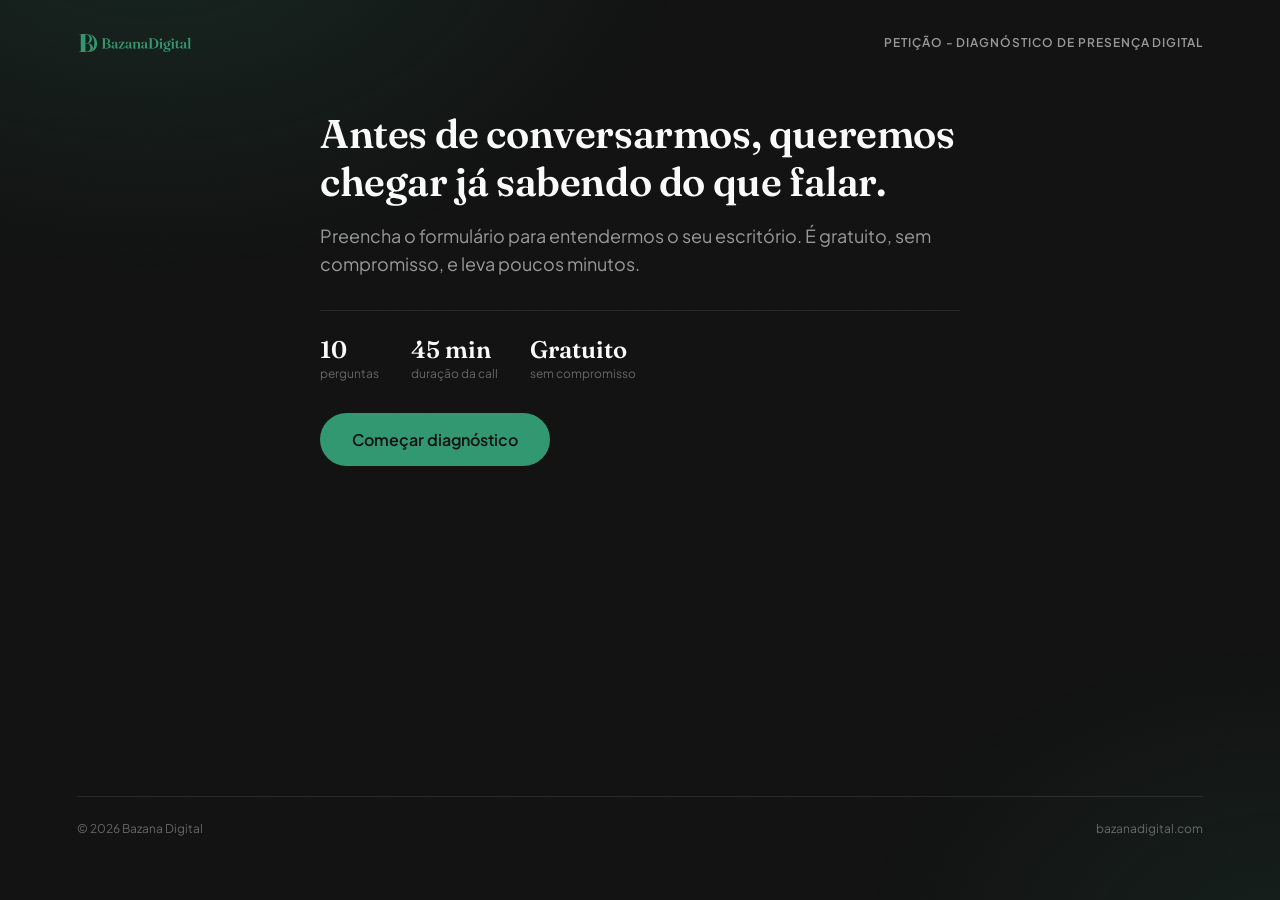
==== diagnostico/index.html @ d96a9ec1 "Reorganiza projeto: diagnóstico em /diagnostico, raiz livre pro site institucional" ====
<!doctype html>
<html lang="pt-BR" data-theme="dark">
<head>
<meta charset="UTF-8" />
<meta name="viewport" content="width=device-width, initial-scale=1.0" />
<title>Diagnóstico — Bazana Digital</title>
<meta name="description" content="Diagnóstico de presença digital para escritórios de advocacia." />
<link rel="preconnect" href="https://fonts.googleapis.com" />
<link rel="preconnect" href="https://fonts.gstatic.com" crossorigin />
<link href="https://fonts.googleapis.com/css2?family=Fraunces:opsz,wght@9..144,400;9..144,500;9..144,600&family=Plus+Jakarta+Sans:wght@400;500;600&display=swap" rel="stylesheet" />
<link rel="stylesheet" href="css/styles.css" />
</head>
<body>

  <div class="bg-atmosphere"></div>
  <div class="bg-grain"></div>

  <div class="page">

    <header class="site-header">
      <img src="assets/logo.svg" alt="Bazana Digital" class="logo" />
      <span class="header-tag">Petição - Diagnóstico de presença digital</span>
    </header>

    <div class="content-col">

    <!-- ===================== INTRO ===================== -->
    <section class="intro" id="intro" data-view>
      <h1>Antes de conversarmos, queremos chegar já sabendo do que falar.</h1>
      <p>Preencha o formulário para entendermos o seu escritório. É gratuito, sem compromisso, e leva poucos minutos.</p>

      <div class="intro-meta">
        <div>
          <strong id="totalStepsLabel">—</strong>
          <span>perguntas</span>
        </div>
        <div>
          <strong>45 min</strong>
          <span>duração da call</span>
        </div>
        <div>
          <strong>Gratuito</strong>
          <span>sem compromisso</span>
        </div>
      </div>

      <button class="btn-primary btn-start" id="startBtn" type="button">Começar diagnóstico</button>
    </section>

    <!-- ===================== FORM ===================== -->
    <form class="form-shell" id="diagForm" data-view novalidate>

      <div class="progress-track">
        <div class="progress-fill" id="progressFill"></div>
      </div>
      <div class="progress-label">
        <span id="progressStepLabel">Pergunta 1 de 10</span>
        <span id="progressPercentLabel">0%</span>
      </div>

      <!-- 1. Nome -->
      <div class="step is-active" data-step="0">
        <p class="step-tag">01 · Você</p>
        <h2 class="step-question">Seu nome</h2>
        <div class="step-body">
          <input class="field-text" type="text" name="nome" placeholder="Nome completo" autocomplete="name" required />
        </div>
        <div class="step-nav">
          <span></span>
          <button class="btn-primary" type="button" data-next>Continuar</button>
        </div>
      </div>

      <!-- 2. Nome do escritório -->
      <div class="step" data-step="1">
        <p class="step-tag">02 · Escritório</p>
        <h2 class="step-question">Nome do escritório</h2>
        <div class="step-body">
          <input class="field-text" type="text" name="nome_escritorio" placeholder="Ex: Silva &amp; Associados" autocomplete="organization" required />
        </div>
        <div class="step-nav">
          <button class="btn-back" type="button" data-back>
            <svg width="16" height="16" viewBox="0 0 24 24" fill="none" stroke="currentColor" stroke-width="2"><path d="M15 18l-6-6 6-6"/></svg>
            Voltar
          </button>
          <button class="btn-primary" type="button" data-next>Continuar</button>
        </div>
      </div>

      <!-- 3. Porte -->
      <div class="step" data-step="2">
        <p class="step-tag">03 · Porte</p>
        <h2 class="step-question">Quantos advogados atuam hoje no escritório?</h2>
        <div class="step-body">
          <div class="option-list" data-field="porte">
            <div class="option-card">
              <input type="radio" name="porte" id="porte_a" value="individual" />
              <label for="porte_a"><span>Sou advogado(a) individual / autônomo(a)</span><span class="option-check"></span></label>
            </div>
            <div class="option-card">
              <input type="radio" name="porte" id="porte_b" value="2-5" />
              <label for="porte_b"><span>2 a 5</span><span class="option-check"></span></label>
            </div>
            <div class="option-card">
              <input type="radio" name="porte" id="porte_c" value="6-15" />
              <label for="porte_c"><span>6 a 15</span><span class="option-check"></span></label>
            </div>
            <div class="option-card">
              <input type="radio" name="porte" id="porte_d" value="15+" />
              <label for="porte_d"><span>Mais de 15</span><span class="option-check"></span></label>
            </div>
          </div>
        </div>
        <div class="step-nav">
          <button class="btn-back" type="button" data-back>
            <svg width="16" height="16" viewBox="0 0 24 24" fill="none" stroke="currentColor" stroke-width="2"><path d="M15 18l-6-6 6-6"/></svg>
            Voltar
          </button>
          <button class="btn-primary" type="button" data-next>Continuar</button>
        </div>
      </div>

      <!-- 4. Área de atuação -->
      <div class="step" data-step="3">
        <p class="step-tag">04 · Especialidade</p>
        <h2 class="step-question">Qual a principal área de atuação?</h2>
        <div class="step-body">
          <div class="option-list" data-field="area_atuacao">
            <div class="option-card">
              <input type="radio" name="area_atuacao" id="area_a" value="empresarial_societario" />
              <label for="area_a"><span>Empresarial / Societário</span><span class="option-check"></span></label>
            </div>
            <div class="option-card">
              <input type="radio" name="area_atuacao" id="area_b" value="tributario" />
              <label for="area_b"><span>Tributário</span><span class="option-check"></span></label>
            </div>
            <div class="option-card">
              <input type="radio" name="area_atuacao" id="area_c" value="trabalhista" />
              <label for="area_c"><span>Trabalhista</span><span class="option-check"></span></label>
            </div>
            <div class="option-card">
              <input type="radio" name="area_atuacao" id="area_d" value="civel_contratos" />
              <label for="area_d"><span>Cível / Contratos</span><span class="option-check"></span></label>
            </div>
            <div class="option-card">
              <input type="radio" name="area_atuacao" id="area_e" value="familia_sucessoes" />
              <label for="area_e"><span>Família e Sucessões</span><span class="option-check"></span></label>
            </div>
            <div class="option-card">
              <input type="radio" name="area_atuacao" id="area_f" value="penal" />
              <label for="area_f"><span>Penal</span><span class="option-check"></span></label>
            </div>
            <div class="option-card">
              <input type="radio" name="area_atuacao" id="area_o" value="outra" />
              <label for="area_o"><span>Outra</span><span class="option-check"></span></label>
            </div>
          </div>
          <div class="conditional-field" data-conditional-group="area_atuacao" data-conditional-value="outra" hidden>
            <input class="field-text" type="text" name="area_atuacao_outra" placeholder="Qual área?" autocomplete="off" />
          </div>
        </div>
        <div class="step-nav">
          <button class="btn-back" type="button" data-back>
            <svg width="16" height="16" viewBox="0 0 24 24" fill="none" stroke="currentColor" stroke-width="2"><path d="M15 18l-6-6 6-6"/></svg>
            Voltar
          </button>
          <button class="btn-primary" type="button" data-next>Continuar</button>
        </div>
      </div>

      <!-- 5. Incômodo -->
      <div class="step" data-step="4">
        <p class="step-tag">05 · Contexto</p>
        <h2 class="step-question">Qual frase mais se aproxima do seu incômodo hoje?</h2>
        <div class="step-body">
          <div class="option-list" data-field="incomodo">
            <div class="option-card">
              <input type="radio" name="incomodo" id="inc_a" value="bons_mas_online_nao_altura" />
              <label for="inc_a"><span>Somos bons no que fazemos, mas online não aparecemos à altura</span><span class="option-check"></span></label>
            </div>
            <div class="option-card">
              <input type="radio" name="incomodo" id="inc_b" value="sem_presenca_custa_clientes" />
              <label for="inc_b"><span>Não temos presença digital nenhuma e sabemos que isso já custa clientes</span><span class="option-check"></span></label>
            </div>
            <div class="option-card">
              <input type="radio" name="incomodo" id="inc_c" value="site_redes_amadores" />
              <label for="inc_c"><span>Temos site/redes, mas parecem amadores perto do nível do escritório</span><span class="option-check"></span></label>
            </div>
            <div class="option-card">
              <input type="radio" name="incomodo" id="inc_d" value="indicacoes_mas_nao_encontram" />
              <label for="inc_d"><span>Recebo indicações, mas quando pesquisam meu nome, não encontram nada sério</span><span class="option-check"></span></label>
            </div>
            <div class="option-card">
              <input type="radio" name="incomodo" id="inc_e" value="entendendo_se_faz_sentido" />
              <label for="inc_e"><span>Ainda estou só entendendo se isso faz sentido para a advocacia</span><span class="option-check"></span></label>
            </div>
          </div>
        </div>
        <div class="step-nav">
          <button class="btn-back" type="button" data-back>
            <svg width="16" height="16" viewBox="0 0 24 24" fill="none" stroke="currentColor" stroke-width="2"><path d="M15 18l-6-6 6-6"/></svg>
            Voltar
          </button>
          <button class="btn-primary" type="button" data-next>Continuar</button>
        </div>
      </div>

      <!-- 6. Momento -->
      <div class="step" data-step="5">
        <p class="step-tag">06 · Momento</p>
        <h2 class="step-question">E qual o seu momento?</h2>
        <div class="step-body">
          <div class="option-list" data-field="momento">
            <div class="option-card">
              <input type="radio" name="momento" id="mom_a" value="resolver_agora" />
              <label for="mom_a"><span>Quero resolver isso agora, com intenção real de investir nos próximos meses</span><span class="option-check"></span></label>
            </div>
            <div class="option-card">
              <input type="radio" name="momento" id="mom_b" value="avaliando" />
              <label for="mom_b"><span>Estou avaliando, quero entender melhor antes de decidir</span><span class="option-check"></span></label>
            </div>
            <div class="option-card">
              <input type="radio" name="momento" id="mom_c" value="so_pesquisando" />
              <label for="mom_c"><span>Só pesquisando, sem previsão por enquanto</span><span class="option-check"></span></label>
            </div>
          </div>
        </div>
        <div class="step-nav">
          <button class="btn-back" type="button" data-back>
            <svg width="16" height="16" viewBox="0 0 24 24" fill="none" stroke="currentColor" stroke-width="2"><path d="M15 18l-6-6 6-6"/></svg>
            Voltar
          </button>
          <button class="btn-primary" type="button" data-next>Continuar</button>
        </div>
      </div>

      <!-- 7. Possui site -->
      <div class="step" data-step="6">
        <p class="step-tag">07 · Presença atual</p>
        <h2 class="step-question">Possui site?</h2>
        <div class="step-body">
          <div class="option-list" data-field="possui_site">
            <div class="option-card">
              <input type="radio" name="possui_site" id="site_sim" value="sim" />
              <label for="site_sim"><span>Sim</span><span class="option-check"></span></label>
            </div>
            <div class="option-card">
              <input type="radio" name="possui_site" id="site_nao" value="nao" />
              <label for="site_nao"><span>Não</span><span class="option-check"></span></label>
            </div>
          </div>
          <div class="conditional-field" data-conditional-group="possui_site" data-conditional-value="sim" hidden>
            <input class="field-text" type="url" name="site_link" placeholder="https://seusite.com.br" autocomplete="off" />
          </div>
        </div>
        <div class="step-nav">
          <button class="btn-back" type="button" data-back>
            <svg width="16" height="16" viewBox="0 0 24 24" fill="none" stroke="currentColor" stroke-width="2"><path d="M15 18l-6-6 6-6"/></svg>
            Voltar
          </button>
          <button class="btn-primary" type="button" data-next>Continuar</button>
        </div>
      </div>

      <!-- 8. Faturamento -->
      <div class="step" data-step="7">
        <p class="step-tag">08 · Contexto financeiro</p>
        <h2 class="step-question">Qual a faixa de faturamento mensal do escritório?</h2>
        <p class="step-hint">Só para calibrarmos a conversa ao momento do escritório.</p>
        <div class="step-body">
          <div class="option-list" data-field="faturamento">
            <div class="option-card">
              <input type="radio" name="faturamento" id="fat_a" value="abaixo_25k" />
              <label for="fat_a"><span>Abaixo de R$ 25 mil</span><span class="option-check"></span></label>
            </div>
            <div class="option-card">
              <input type="radio" name="faturamento" id="fat_b" value="25k_50k" />
              <label for="fat_b"><span>R$ 25 mil a R$ 50 mil</span><span class="option-check"></span></label>
            </div>
            <div class="option-card">
              <input type="radio" name="faturamento" id="fat_c" value="50k_100k" />
              <label for="fat_c"><span>R$ 50 mil a R$ 100 mil</span><span class="option-check"></span></label>
            </div>
            <div class="option-card">
              <input type="radio" name="faturamento" id="fat_d" value="100k_200k" />
              <label for="fat_d"><span>R$ 100 mil a R$ 200 mil</span><span class="option-check"></span></label>
            </div>
            <div class="option-card">
              <input type="radio" name="faturamento" id="fat_e" value="200k_350k" />
              <label for="fat_e"><span>R$ 200 mil a R$ 350 mil</span><span class="option-check"></span></label>
            </div>
            <div class="option-card">
              <input type="radio" name="faturamento" id="fat_f" value="acima_350k" />
              <label for="fat_f"><span>Acima de R$ 350 mil</span><span class="option-check"></span></label>
            </div>
            <div class="option-card">
              <input type="radio" name="faturamento" id="fat_g" value="prefiro_nao_informar" />
              <label for="fat_g"><span>Prefiro não informar</span><span class="option-check"></span></label>
            </div>
          </div>
        </div>
        <div class="step-nav">
          <button class="btn-back" type="button" data-back>
            <svg width="16" height="16" viewBox="0 0 24 24" fill="none" stroke="currentColor" stroke-width="2"><path d="M15 18l-6-6 6-6"/></svg>
            Voltar
          </button>
          <button class="btn-primary" type="button" data-next>Continuar</button>
        </div>
      </div>

      <!-- 9. Email -->
      <div class="step" data-step="8">
        <p class="step-tag">09 · Contato</p>
        <h2 class="step-question">Informe seu email</h2>
        <div class="step-body">
          <input class="field-text" type="email" name="email" placeholder="voce@escritorio.com.br" autocomplete="email" required />
        </div>
        <div class="step-nav">
          <button class="btn-back" type="button" data-back>
            <svg width="16" height="16" viewBox="0 0 24 24" fill="none" stroke="currentColor" stroke-width="2"><path d="M15 18l-6-6 6-6"/></svg>
            Voltar
          </button>
          <button class="btn-primary" type="button" data-next>Continuar</button>
        </div>
      </div>

      <!-- 10. WhatsApp -->
      <div class="step" data-step="9">
        <p class="step-tag">10 · Contato</p>
        <h2 class="step-question">Informe seu WhatsApp</h2>
        <div class="step-body">
          <input class="field-text" type="tel" name="whatsapp" placeholder="(11) 99999-9999" autocomplete="tel" required />
        </div>
        <div class="step-nav">
          <button class="btn-back" type="button" data-back>
            <svg width="16" height="16" viewBox="0 0 24 24" fill="none" stroke="currentColor" stroke-width="2"><path d="M15 18l-6-6 6-6"/></svg>
            Voltar
          </button>
          <button class="btn-primary" type="submit" data-submit>Enviar diagnóstico</button>
        </div>
      </div>

    </form>

    <!-- ===================== FINAL ===================== -->
    <section class="step-final" id="finalStep" data-view>
      <span class="check">
        <svg width="22" height="22" viewBox="0 0 24 24" fill="none" stroke="currentColor" stroke-width="2.5"><path d="M20 6L9 17l-5-5"/></svg>
      </span>
      <h2>Diagnóstico recebido.</h2>
      <p>Agora escolha um horário de 45 minutos pra conversarmos — gratuito, sem compromisso.</p>

      <div id="calEmbed" class="cal-embed"></div>
    </section>

    </div>

    <footer class="site-footer">
      <span>© <span id="year"></span> Bazana Digital</span>
      <a href="https://bazanadigital.com" target="_blank" rel="noopener">bazanadigital.com</a>
    </footer>

  </div>

  <script src="js/supabase-client.js"></script>
  <script src="js/cal-embed.js"></script>
  <script src="js/form.js"></script>
</body>
</html>
---- diagnostico/css/styles.css ----
/* ==========================================================================
   Bazana Digital — Diagnóstico
   Tokens extraídos de claude/design-system-fundacoes.md (projeto BazanaDesign)
   ========================================================================== */

:root {
  /* Cor — apenas os valores documentados no design system */
  --primary-500: #319871;   /* verde — principal sobre fundo preto */
  --primary-900: #144032;   /* verde escuro — situacional */
  --neutral-950: #121212;   /* preto — fundo institucional */
  --neutral-50:  #FAFAFA;   /* branco — texto principal sobre preto */

  /* Superfícies derivadas (opacidade sobre neutral-950, não é token de marca) */
  --surface-1: rgba(250, 250, 250, 0.03);
  --surface-2: rgba(250, 250, 250, 0.06);
  --border-subtle: rgba(250, 250, 250, 0.10);
  --border-strong: rgba(250, 250, 250, 0.18);
  --text-muted: rgba(250, 250, 250, 0.58);
  --text-faint: rgba(250, 250, 250, 0.36);
  --focus-ring: rgba(49, 152, 113, 0.45);

  /* Tipografia */
  --font-display: 'Fraunces', serif;
  --font-body: 'Plus Jakarta Sans', sans-serif;

  /* Espaçamento — escala 4·8·12·16·24·32·40·56·64 */
  --space-1: 4px;
  --space-2: 8px;
  --space-3: 12px;
  --space-4: 16px;
  --space-5: 24px;
  --space-6: 32px;
  --space-7: 40px;
  --space-8: 56px;
  --space-9: 64px;

  /* Raio — 8·16·24·full */
  --radius-sm: 8px;
  --radius-md: 16px;
  --radius-lg: 24px;
  --radius-full: 9999px;
}

* { box-sizing: border-box; }

html, body {
  margin: 0;
  padding: 0;
}

body {
  background: var(--neutral-950);
  color: var(--neutral-50);
  font-family: var(--font-body);
  min-height: 100vh;
  position: relative;
  overflow-x: hidden;
  -webkit-font-smoothing: antialiased;
}

/* Atmosfera de fundo — mesh sutil em verde + grain, sóbrio (não decorativo demais) */
.bg-atmosphere {
  position: fixed;
  inset: 0;
  z-index: 0;
  pointer-events: none;
  background:
    radial-gradient(ellipse 900px 600px at 12% -10%, rgba(49, 152, 113, 0.16), transparent 60%),
    radial-gradient(ellipse 700px 500px at 100% 105%, rgba(49, 152, 113, 0.10), transparent 60%);
}

.bg-grain {
  position: fixed;
  inset: 0;
  z-index: 0;
  pointer-events: none;
  opacity: 0.05;
  mix-blend-mode: overlay;
  background-image: url("data:image/svg+xml,%3Csvg xmlns='http://www.w3.org/2000/svg' width='120' height='120'%3E%3Cfilter id='n'%3E%3CfeTurbulence type='fractalNoise' baseFrequency='0.9' numOctaves='2' stitchTiles='stitch'/%3E%3C/filter%3E%3Crect width='100%25' height='100%25' filter='url(%23n)'/%3E%3C/svg%3E");
}

.page {
  position: relative;
  z-index: 1;
  max-width: 1440px;
  margin: 0 auto;
  min-height: 100vh;
  display: flex;
  flex-direction: column;
  padding: var(--space-6) clamp(24px, 6vw, 96px) var(--space-9);
}

.content-col {
  width: 100%;
  max-width: 640px;
  margin: 0 auto;
  display: flex;
  flex-direction: column;
  flex: 1;
}

/* ---------- Header ---------- */
.site-header {
  display: flex;
  align-items: center;
  justify-content: space-between;
  gap: var(--space-4);
  margin-bottom: var(--space-8);
}

.logo {
  height: 22px;
  width: auto;
  display: block;
}

.header-tag {
  font-family: var(--font-body);
  font-weight: 600;
  font-size: 12px;
  line-height: 16px;
  letter-spacing: 0.08em;
  text-transform: uppercase;
  color: var(--text-muted);
}

/* ---------- Intro ---------- */
.intro {
  margin-bottom: var(--space-8);
}

.intro h1 {
  font-family: var(--font-display);
  font-weight: 600;
  font-size: 40px;
  line-height: 48px;
  margin: 0 0 var(--space-4);
  letter-spacing: -0.01em;
}

.intro p {
  font-size: 18px;
  line-height: 28px;
  color: var(--text-muted);
  margin: 0 0 var(--space-6);
  max-width: 52ch;
}

.intro-meta {
  display: flex;
  gap: var(--space-6);
  padding-top: var(--space-5);
  border-top: 1px solid var(--border-subtle);
}

.intro-meta div {
  display: flex;
  flex-direction: column;
  gap: 2px;
}

.intro-meta span {
  font-size: 12px;
  color: var(--text-faint);
}

.intro-meta strong {
  font-family: var(--font-display);
  font-weight: 600;
  font-size: 24px;
  color: var(--neutral-50);
}

.btn-start {
  margin-top: var(--space-6);
}

/* ---------- Form shell ---------- */
.form-shell {
  display: none;
  flex-direction: column;
  flex: 1;
}

.form-shell.is-active {
  display: flex;
}

.progress-track {
  height: 2px;
  width: 100%;
  background: var(--border-subtle);
  border-radius: var(--radius-full);
  overflow: hidden;
  margin-bottom: var(--space-3);
}

.progress-fill {
  height: 100%;
  width: 0%;
  background: var(--primary-500);
  transition: width 0.45s cubic-bezier(0.65, 0, 0.35, 1);
}

.progress-label {
  font-size: 12px;
  color: var(--text-faint);
  margin-bottom: var(--space-7);
  display: flex;
  justify-content: space-between;
}

.step {
  display: none;
  flex-direction: column;
  flex: 1;
  animation: step-in 0.5s cubic-bezier(0.16, 1, 0.3, 1);
}

.step.is-active {
  display: flex;
}

@keyframes step-in {
  from { opacity: 0; transform: translateY(10px); }
  to { opacity: 1; transform: translateY(0); }
}

.step-tag {
  font-family: var(--font-body);
  font-weight: 600;
  font-size: 12px;
  letter-spacing: 0.08em;
  text-transform: uppercase;
  color: var(--primary-500);
  margin: 0 0 var(--space-3);
}

.step-question {
  font-family: var(--font-body);
  font-weight: 600;
  font-size: 28px;
  line-height: 36px;
  margin: 0 0 var(--space-2);
  letter-spacing: -0.01em;
}

.step-hint {
  font-size: 14px;
  color: var(--text-faint);
  margin: 0 0 var(--space-6);
}

.step-body {
  margin-bottom: var(--space-6);
}

/* Campo de texto */
.field-text {
  width: 100%;
  background: transparent;
  border: none;
  border-bottom: 1px solid var(--border-strong);
  color: var(--neutral-50);
  font-family: var(--font-body);
  font-weight: 500;
  font-size: 20px;
  line-height: 1.4;
  padding: var(--space-3) 0;
  outline: none;
  transition: border-color 0.2s ease;
}

.field-text::placeholder {
  color: var(--text-faint);
  font-family: var(--font-body);
  font-weight: 400;
  font-size: 18px;
}

.field-text:focus {
  border-color: var(--primary-500);
}

/* Cards de opção (single/multi choice) */
.option-list {
  display: flex;
  flex-direction: column;
  gap: var(--space-3);
}

.option-card {
  position: relative;
}

.option-card input {
  position: absolute;
  opacity: 0;
  pointer-events: none;
}

.option-card label {
  display: flex;
  align-items: center;
  justify-content: space-between;
  gap: var(--space-4);
  padding: var(--space-5);
  border: 1px solid var(--border-subtle);
  border-radius: var(--radius-md);
  background: var(--surface-1);
  cursor: pointer;
  font-size: 16px;
  line-height: 24px;
  transition: border-color 0.2s ease, background 0.2s ease;
}

.option-card label:hover {
  border-color: var(--border-strong);
  background: var(--surface-2);
}

.option-card input:checked + label {
  border-color: var(--primary-500);
  background: rgba(49, 152, 113, 0.10);
}

.option-check {
  width: 18px;
  height: 18px;
  border-radius: var(--radius-full);
  border: 1.5px solid var(--border-strong);
  flex-shrink: 0;
  position: relative;
  transition: border-color 0.2s ease;
}

.option-card input:checked + label .option-check {
  border-color: var(--primary-500);
}

.option-card input:checked + label .option-check::after {
  content: '';
  position: absolute;
  inset: 3px;
  border-radius: var(--radius-full);
  background: var(--primary-500);
}

.conditional-field {
  margin-top: var(--space-4);
  animation: step-in 0.3s ease;
}

@keyframes shake {
  0%, 100% { transform: translateX(0); }
  20%, 60% { transform: translateX(-6px); }
  40%, 80% { transform: translateX(6px); }
}

.step.shake { animation: shake 0.3s ease; }

/* ---------- Navegação ---------- */
.step-nav {
  display: flex;
  align-items: center;
  justify-content: space-between;
  margin-top: auto;
  padding-top: var(--space-6);
}

.btn-back {
  background: none;
  border: none;
  color: var(--text-muted);
  font-family: var(--font-body);
  font-size: 14px;
  cursor: pointer;
  padding: var(--space-2) 0;
  display: flex;
  align-items: center;
  gap: var(--space-2);
  transition: color 0.2s ease;
}

.btn-back:hover { color: var(--neutral-50); }

.btn-primary {
  appearance: none;
  border: none;
  background: var(--primary-500);
  color: var(--neutral-950);
  font-family: var(--font-body);
  font-weight: 600;
  font-size: 16px;
  padding: var(--space-4) var(--space-6);
  border-radius: var(--radius-full);
  cursor: pointer;
  transition: transform 0.15s ease, background 0.2s ease;
}

.btn-primary:hover {
  background: var(--neutral-50);
}

.btn-primary:active {
  transform: scale(0.98);
}

.btn-primary:disabled {
  opacity: 0.35;
  cursor: not-allowed;
}

/* ---------- Tela final ---------- */
.step-final {
  display: none;
  flex: 1;
  flex-direction: column;
  align-items: flex-start;
  justify-content: center;
  text-align: left;
  animation: step-in 0.5s cubic-bezier(0.16, 1, 0.3, 1);
}

.step-final.is-active { display: flex; }

.step-final .check {
  width: 48px;
  height: 48px;
  border-radius: var(--radius-full);
  background: rgba(49, 152, 113, 0.12);
  border: 1px solid var(--primary-500);
  display: flex;
  align-items: center;
  justify-content: center;
  margin-bottom: var(--space-5);
  color: var(--primary-500);
}

.step-final h2 {
  font-family: var(--font-display);
  font-weight: 600;
  font-size: 32px;
  margin: 0 0 var(--space-3);
}

.step-final p {
  font-size: 16px;
  line-height: 24px;
  color: var(--text-muted);
  max-width: 46ch;
  margin-bottom: var(--space-6);
}

.cal-embed {
  width: 100%;
  min-height: 500px;
  border-radius: var(--radius-md);
  overflow: hidden;
  border: 1px solid var(--border-subtle);
  background: var(--surface-1);
}

.cal-embed-placeholder {
  padding: var(--space-6);
  font-size: 13px;
  color: var(--text-faint);
  margin: 0;
}

/* ---------- Footer ---------- */
.site-footer {
  margin-top: var(--space-8);
  padding-top: var(--space-5);
  border-top: 1px solid var(--border-subtle);
  font-size: 12px;
  color: var(--text-faint);
  display: flex;
  justify-content: space-between;
}

.site-footer a {
  color: var(--text-faint);
  text-decoration: none;
}

.site-footer a:hover { color: var(--primary-500); }

/* ---------- Responsivo ---------- */
@media (max-width: 480px) {
  .page { padding: var(--space-5) var(--space-4) var(--space-8); }
  .site-header { flex-direction: column; align-items: flex-start; gap: var(--space-2); }
  .intro h1 { font-size: 32px; line-height: 40px; }
  .step-question { font-size: 26px; line-height: 33px; }
  .intro-meta { flex-wrap: wrap; gap: var(--space-4); }
}
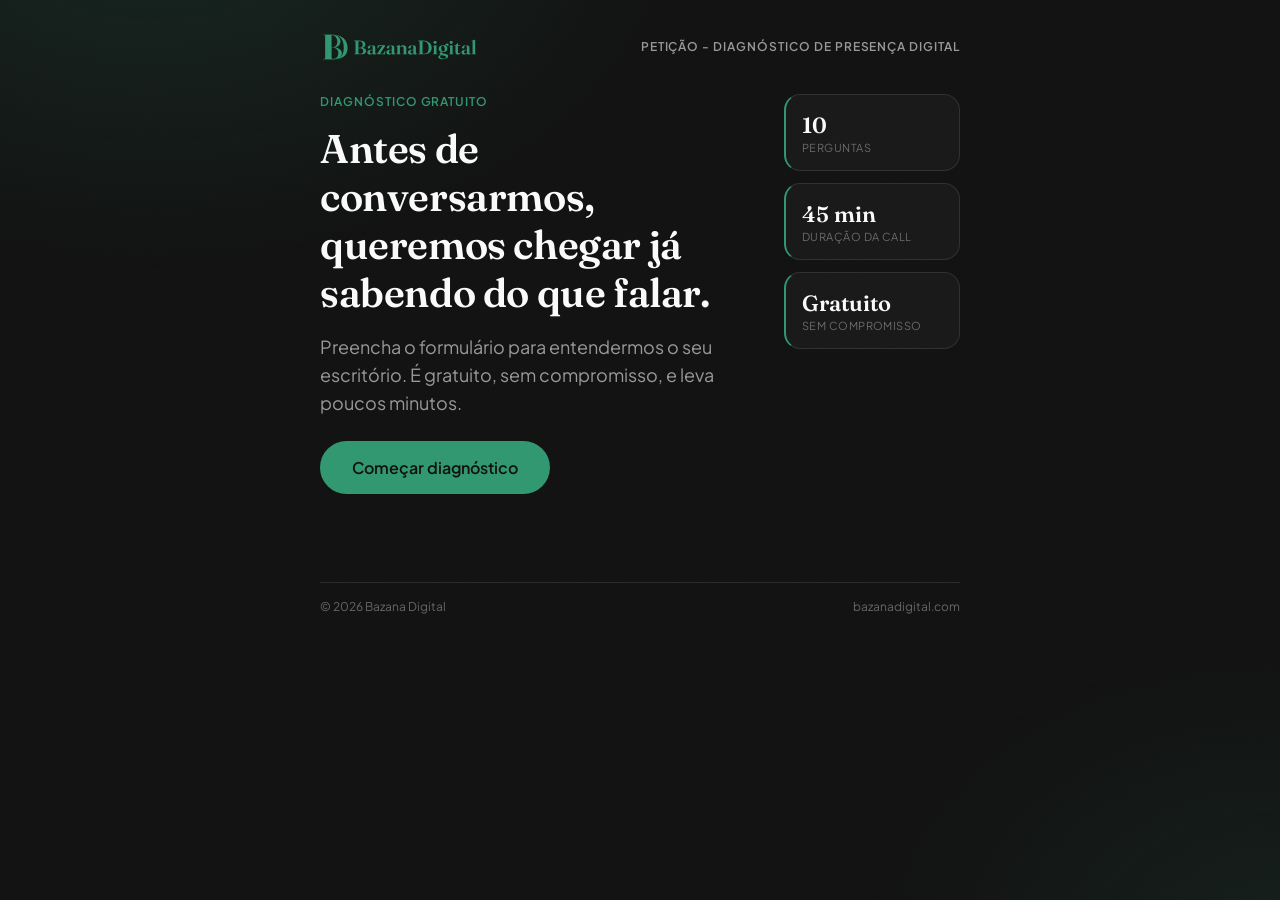
==== commit e0c7c101: "Reformula hero do diagnostico: titulo/CTA a esquerda, stats em cards a direita Aumenta a logo, alinh" ====
--- a/diagnostico/index.html
+++ b/diagnostico/index.html
@@ -8,7 +8,7 @@
 <link rel="preconnect" href="https://fonts.googleapis.com" />
 <link rel="preconnect" href="https://fonts.gstatic.com" crossorigin />
 <link href="https://fonts.googleapis.com/css2?family=Fraunces:opsz,wght@9..144,400;9..144,500;9..144,600&family=Plus+Jakarta+Sans:wght@400;500;600&display=swap" rel="stylesheet" />
-<link rel="stylesheet" href="css/styles.css" />
+<link rel="stylesheet" href="/diagnostico/css/styles.css" />
 </head>
 <body>
 
@@ -17,34 +17,37 @@
 
   <div class="page">
 
-    <header class="site-header">
-      <img src="assets/logo.svg" alt="Bazana Digital" class="logo" />
-      <span class="header-tag">Petição - Diagnóstico de presença digital</span>
-    </header>
-
     <div class="content-col">
+
+      <header class="site-header">
+        <img src="/diagnostico/assets/logo.svg" alt="Bazana Digital" class="logo" />
+        <span class="header-tag">Petição - Diagnóstico de presença digital</span>
+      </header>
 
     <!-- ===================== INTRO ===================== -->
     <section class="intro" id="intro" data-view>
-      <h1>Antes de conversarmos, queremos chegar já sabendo do que falar.</h1>
-      <p>Preencha o formulário para entendermos o seu escritório. É gratuito, sem compromisso, e leva poucos minutos.</p>
-
-      <div class="intro-meta">
-        <div>
-          <strong id="totalStepsLabel">—</strong>
-          <span>perguntas</span>
-        </div>
-        <div>
-          <strong>45 min</strong>
-          <span>duração da call</span>
-        </div>
-        <div>
-          <strong>Gratuito</strong>
-          <span>sem compromisso</span>
-        </div>
-      </div>
-
-      <button class="btn-primary btn-start" id="startBtn" type="button">Começar diagnóstico</button>
+      <div class="intro-grid">
+        <div class="intro-main">
+          <p class="intro-eyebrow">Diagnóstico gratuito</p>
+          <h1>Antes de conversarmos, queremos chegar já sabendo do que falar.</h1>
+          <p class="intro-lead">Preencha o formulário para entendermos o seu escritório. É gratuito, sem compromisso, e leva poucos minutos.</p>
+          <button class="btn-primary btn-start" id="startBtn" type="button">Começar diagnóstico</button>
+        </div>
+        <div class="intro-stats">
+          <div class="stat-card">
+            <strong id="totalStepsLabel">—</strong>
+            <span>perguntas</span>
+          </div>
+          <div class="stat-card">
+            <strong>45 min</strong>
+            <span>duração da call</span>
+          </div>
+          <div class="stat-card">
+            <strong>Gratuito</strong>
+            <span>sem compromisso</span>
+          </div>
+        </div>
+      </div>
     </section>
 
     <!-- ===================== FORM ===================== -->
@@ -353,17 +356,17 @@
       <div id="calEmbed" class="cal-embed"></div>
     </section>
 
+      <footer class="site-footer">
+        <span>© <span id="year"></span> Bazana Digital</span>
+        <a href="https://bazanadigital.com" target="_blank" rel="noopener">bazanadigital.com</a>
+      </footer>
+
     </div>
 
-    <footer class="site-footer">
-      <span>© <span id="year"></span> Bazana Digital</span>
-      <a href="https://bazanadigital.com" target="_blank" rel="noopener">bazanadigital.com</a>
-    </footer>
-
   </div>
 
-  <script src="js/supabase-client.js"></script>
-  <script src="js/cal-embed.js"></script>
-  <script src="js/form.js"></script>
+  <script src="/diagnostico/js/supabase-client.js"></script>
+  <script src="/diagnostico/js/cal-embed.js"></script>
+  <script src="/diagnostico/js/form.js"></script>
 </body>
 </html>
--- a/diagnostico/css/styles.css
+++ b/diagnostico/css/styles.css
@@ -105,11 +105,11 @@
   align-items: center;
   justify-content: space-between;
   gap: var(--space-4);
-  margin-bottom: var(--space-8);
+  margin-bottom: var(--space-6);
 }
 
 .logo {
-  height: 22px;
+  height: 30px;
   width: auto;
   display: block;
 }
@@ -124,55 +124,86 @@
   color: var(--text-muted);
 }
 
-/* ---------- Intro ---------- */
+/* ---------- Intro / Hero ---------- */
 .intro {
   margin-bottom: var(--space-8);
 }
 
-.intro h1 {
+.intro-grid {
+  display: grid;
+  grid-template-columns: 1fr 176px;
+  gap: var(--space-6);
+  align-items: start;
+}
+
+.intro-main {
+  display: flex;
+  flex-direction: column;
+  align-items: flex-start;
+  gap: var(--space-4);
+}
+
+.intro-eyebrow {
+  font-family: var(--font-body);
+  font-weight: 600;
+  font-size: 12px;
+  letter-spacing: 0.08em;
+  text-transform: uppercase;
+  color: var(--primary-500);
+  margin: 0;
+}
+
+.intro-main h1 {
   font-family: var(--font-display);
   font-weight: 600;
   font-size: 40px;
   line-height: 48px;
-  margin: 0 0 var(--space-4);
+  margin: 0;
   letter-spacing: -0.01em;
 }
 
-.intro p {
+.intro-lead {
   font-size: 18px;
   line-height: 28px;
   color: var(--text-muted);
-  margin: 0 0 var(--space-6);
-  max-width: 52ch;
-}
-
-.intro-meta {
-  display: flex;
-  gap: var(--space-6);
-  padding-top: var(--space-5);
-  border-top: 1px solid var(--border-subtle);
-}
-
-.intro-meta div {
+  margin: 0;
+  max-width: 46ch;
+}
+
+.btn-start {
+  margin-top: var(--space-2);
+}
+
+.intro-stats {
+  display: flex;
+  flex-direction: column;
+  gap: var(--space-3);
+}
+
+.stat-card {
   display: flex;
   flex-direction: column;
   gap: 2px;
-}
-
-.intro-meta span {
-  font-size: 12px;
-  color: var(--text-faint);
-}
-
-.intro-meta strong {
+  padding: var(--space-4);
+  background: var(--surface-1);
+  border: 1px solid var(--border-subtle);
+  border-left: 2px solid var(--primary-500);
+  border-radius: var(--radius-md);
+}
+
+.stat-card strong {
   font-family: var(--font-display);
   font-weight: 600;
-  font-size: 24px;
+  font-size: 22px;
+  line-height: 28px;
   color: var(--neutral-50);
 }
 
-.btn-start {
-  margin-top: var(--space-6);
+.stat-card span {
+  font-size: 11px;
+  letter-spacing: 0.04em;
+  text-transform: uppercase;
+  color: var(--text-faint);
 }
 
 /* ---------- Form shell ---------- */
@@ -470,8 +501,8 @@
 
 /* ---------- Footer ---------- */
 .site-footer {
-  margin-top: var(--space-8);
-  padding-top: var(--space-5);
+  margin-top: var(--space-6);
+  padding-top: var(--space-4);
   border-top: 1px solid var(--border-subtle);
   font-size: 12px;
   color: var(--text-faint);
@@ -490,7 +521,9 @@
 @media (max-width: 480px) {
   .page { padding: var(--space-5) var(--space-4) var(--space-8); }
   .site-header { flex-direction: column; align-items: flex-start; gap: var(--space-2); }
-  .intro h1 { font-size: 32px; line-height: 40px; }
+  .intro-grid { grid-template-columns: 1fr; }
+  .intro-main h1 { font-size: 32px; line-height: 40px; }
   .step-question { font-size: 26px; line-height: 33px; }
-  .intro-meta { flex-wrap: wrap; gap: var(--space-4); }
-}
+  .intro-stats { flex-direction: row; flex-wrap: wrap; }
+  .stat-card { flex: 1 1 140px; }
+}
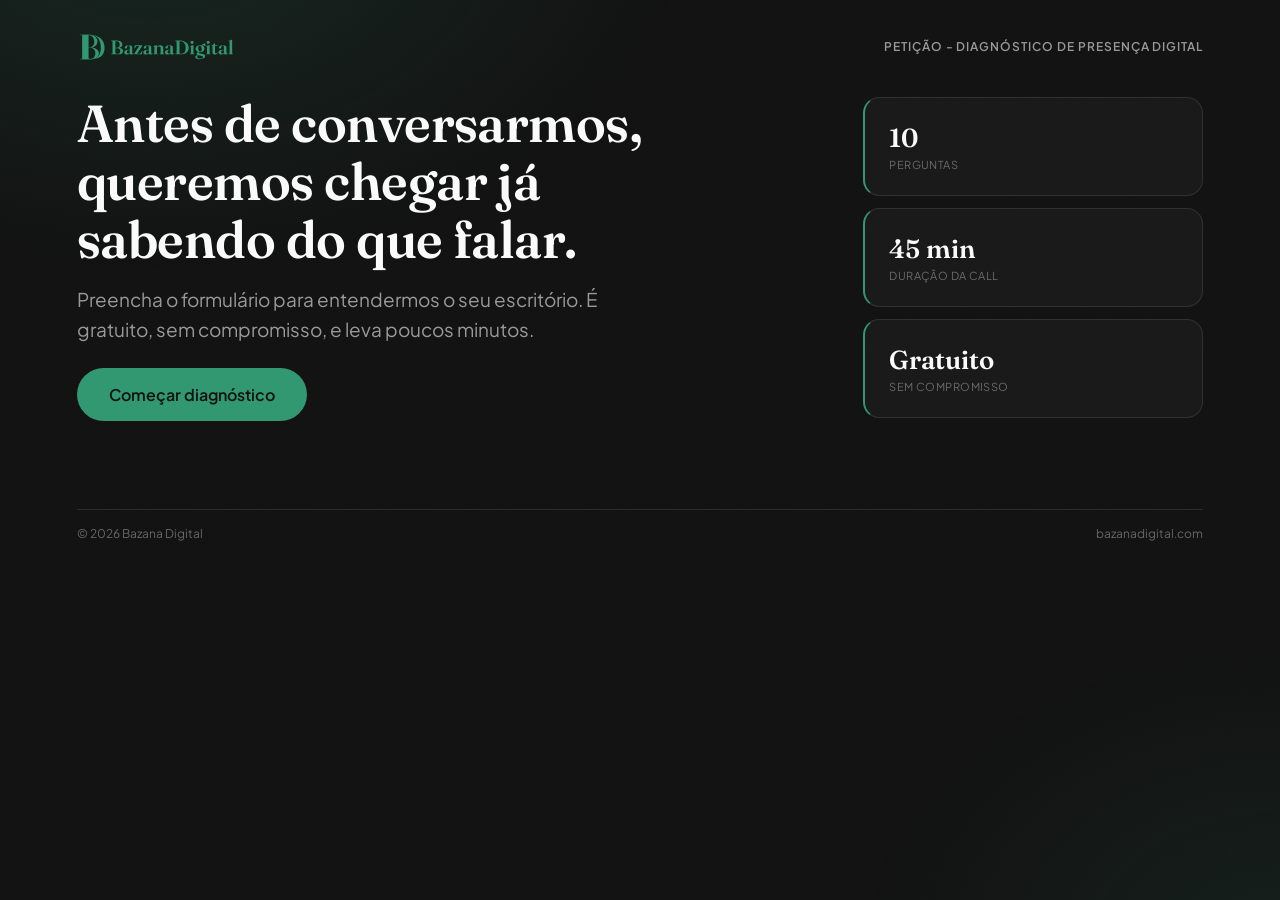
==== commit 9302ec8b: "Remove eyebrow do hero e corrige quebra de linha do titulo Tira o rotulo 'Diagnostico gratuito' acim" ====
--- a/diagnostico/index.html
+++ b/diagnostico/index.html
@@ -28,7 +28,6 @@
     <section class="intro" id="intro" data-view>
       <div class="intro-grid">
         <div class="intro-main">
-          <p class="intro-eyebrow">Diagnóstico gratuito</p>
           <h1>Antes de conversarmos, queremos chegar já sabendo do que falar.</h1>
           <p class="intro-lead">Preencha o formulário para entendermos o seu escritório. É gratuito, sem compromisso, e leva poucos minutos.</p>
           <button class="btn-primary btn-start" id="startBtn" type="button">Começar diagnóstico</button>
--- a/diagnostico/css/styles.css
+++ b/diagnostico/css/styles.css
@@ -82,7 +82,7 @@
 .page {
   position: relative;
   z-index: 1;
-  max-width: 1440px;
+  max-width: 1280px;
   margin: 0 auto;
   min-height: 100vh;
   display: flex;
@@ -92,7 +92,7 @@
 
 .content-col {
   width: 100%;
-  max-width: 640px;
+  max-width: 1280px;
   margin: 0 auto;
   display: flex;
   flex-direction: column;
@@ -131,9 +131,9 @@
 
 .intro-grid {
   display: grid;
-  grid-template-columns: 1fr 176px;
-  gap: var(--space-6);
-  align-items: start;
+  grid-template-columns: 1fr 340px;
+  gap: var(--space-8);
+  align-items: center;
 }
 
 .intro-main {
@@ -143,31 +143,22 @@
   gap: var(--space-4);
 }
 
-.intro-eyebrow {
-  font-family: var(--font-body);
-  font-weight: 600;
-  font-size: 12px;
-  letter-spacing: 0.08em;
-  text-transform: uppercase;
-  color: var(--primary-500);
-  margin: 0;
-}
-
 .intro-main h1 {
   font-family: var(--font-display);
   font-weight: 600;
-  font-size: 40px;
-  line-height: 48px;
+  font-size: 52px;
+  line-height: 58px;
   margin: 0;
   letter-spacing: -0.01em;
+  text-wrap: balance;
 }
 
 .intro-lead {
-  font-size: 18px;
-  line-height: 28px;
+  font-size: 19px;
+  line-height: 30px;
   color: var(--text-muted);
   margin: 0;
-  max-width: 46ch;
+  max-width: 42ch;
 }
 
 .btn-start {
@@ -183,8 +174,8 @@
 .stat-card {
   display: flex;
   flex-direction: column;
-  gap: 2px;
-  padding: var(--space-4);
+  gap: 4px;
+  padding: var(--space-5);
   background: var(--surface-1);
   border: 1px solid var(--border-subtle);
   border-left: 2px solid var(--primary-500);
@@ -194,8 +185,8 @@
 .stat-card strong {
   font-family: var(--font-display);
   font-weight: 600;
-  font-size: 22px;
-  line-height: 28px;
+  font-size: 26px;
+  line-height: 32px;
   color: var(--neutral-50);
 }
 
@@ -518,6 +509,13 @@
 .site-footer a:hover { color: var(--primary-500); }
 
 /* ---------- Responsivo ---------- */
+@media (max-width: 900px) {
+  .intro-grid { grid-template-columns: 1fr; }
+  .intro-stats { flex-direction: row; flex-wrap: wrap; }
+  .stat-card { flex: 1 1 160px; }
+  .intro-main h1 { max-width: none; }
+}
+
 @media (max-width: 480px) {
   .page { padding: var(--space-5) var(--space-4) var(--space-8); }
   .site-header { flex-direction: column; align-items: flex-start; gap: var(--space-2); }
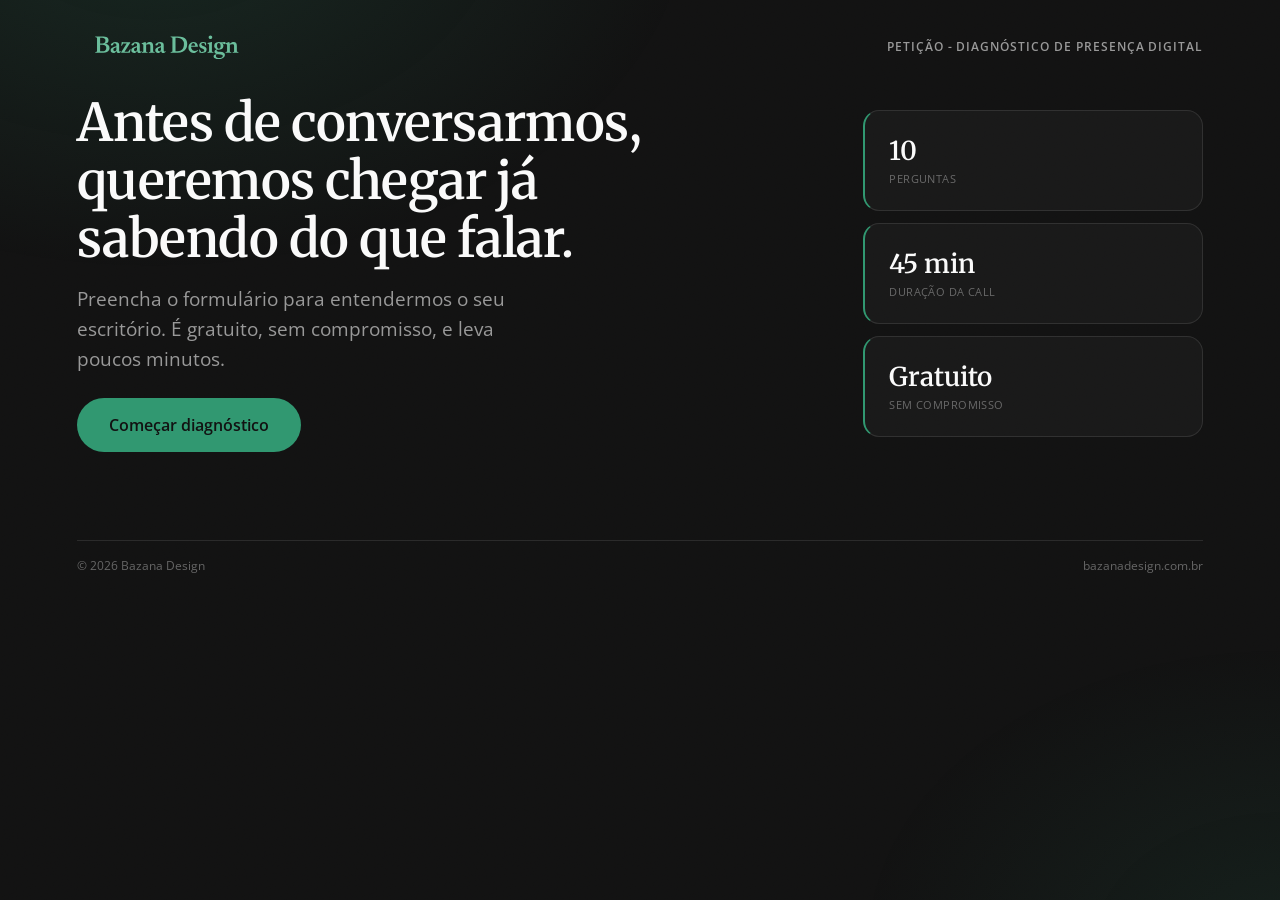
==== commit e6cedfa1: "Atualiza tipografia e logo para Bazana Design v3 - Fontes: Fraunces/EB Garamond + Plus Jakarta Sans " ====
--- a/diagnostico/index.html
+++ b/diagnostico/index.html
@@ -3,11 +3,11 @@
 <head>
 <meta charset="UTF-8" />
 <meta name="viewport" content="width=device-width, initial-scale=1.0" />
-<title>Diagnóstico — Bazana Digital</title>
+<title>Diagnóstico — Bazana Design</title>
 <meta name="description" content="Diagnóstico de presença digital para escritórios de advocacia." />
 <link rel="preconnect" href="https://fonts.googleapis.com" />
 <link rel="preconnect" href="https://fonts.gstatic.com" crossorigin />
-<link href="https://fonts.googleapis.com/css2?family=Fraunces:opsz,wght@9..144,400;9..144,500;9..144,600&family=Plus+Jakarta+Sans:wght@400;500;600&display=swap" rel="stylesheet" />
+<link href="https://fonts.googleapis.com/css2?family=Merriweather:wght@400;600&family=Open+Sans:wght@400;600&display=swap" rel="stylesheet" />
 <link rel="stylesheet" href="/diagnostico/css/styles.css" />
 </head>
 <body>
@@ -20,7 +20,7 @@
     <div class="content-col">
 
       <header class="site-header">
-        <img src="/diagnostico/assets/logo.svg" alt="Bazana Digital" class="logo" />
+        <img src="/diagnostico/assets/logo.svg" alt="Bazana Design" class="logo" />
         <span class="header-tag">Petição - Diagnóstico de presença digital</span>
       </header>
 
@@ -356,8 +356,8 @@
     </section>
 
       <footer class="site-footer">
-        <span>© <span id="year"></span> Bazana Digital</span>
-        <a href="https://bazanadigital.com" target="_blank" rel="noopener">bazanadigital.com</a>
+        <span>© <span id="year"></span> Bazana Design</span>
+        <a href="https://bazanadesign.com.br" target="_blank" rel="noopener">bazanadesign.com.br</a>
       </footer>
 
     </div>
--- a/diagnostico/css/styles.css
+++ b/diagnostico/css/styles.css
@@ -1,5 +1,5 @@
 /* ==========================================================================
-   Bazana Digital — Diagnóstico
+   Bazana Design — Diagnóstico
    Tokens extraídos de claude/design-system-fundacoes.md (projeto BazanaDesign)
    ========================================================================== */
 
@@ -20,8 +20,8 @@
   --focus-ring: rgba(49, 152, 113, 0.45);
 
   /* Tipografia */
-  --font-display: 'Fraunces', serif;
-  --font-body: 'Plus Jakarta Sans', sans-serif;
+  --font-display: 'Merriweather', serif;
+  --font-body: 'Open Sans', sans-serif;
 
   /* Espaçamento — escala 4·8·12·16·24·32·40·56·64 */
   --space-1: 4px;
@@ -126,7 +126,12 @@
 
 /* ---------- Intro / Hero ---------- */
 .intro {
+  display: none;
   margin-bottom: var(--space-8);
+}
+
+.intro.is-active {
+  display: block;
 }
 
 .intro-grid {
@@ -386,8 +391,7 @@
   display: flex;
   align-items: center;
   justify-content: space-between;
-  margin-top: auto;
-  padding-top: var(--space-6);
+  margin-top: var(--space-6);
 }
 
 .btn-back {
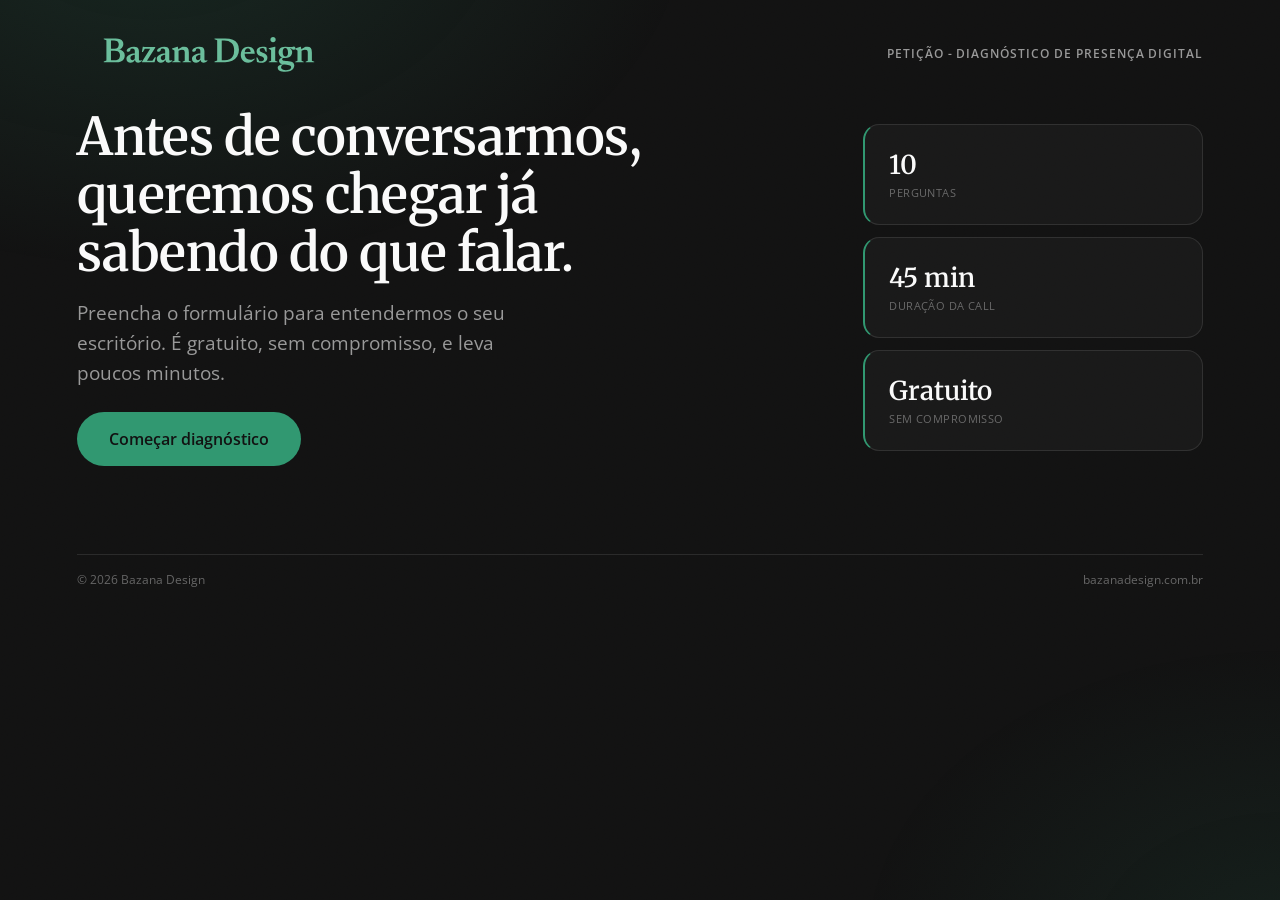
==== commit 71a4132f: "Aumenta logo e adiciona favicon em todas as páginas - Logo: diagnostico (30->44px), prebriefing (30-" ====
--- a/diagnostico/index.html
+++ b/diagnostico/index.html
@@ -9,6 +9,9 @@
 <link rel="preconnect" href="https://fonts.gstatic.com" crossorigin />
 <link href="https://fonts.googleapis.com/css2?family=Merriweather:wght@400;600&family=Open+Sans:wght@400;600&display=swap" rel="stylesheet" />
 <link rel="stylesheet" href="/diagnostico/css/styles.css" />
+<link rel="icon" href="/favicon.ico" sizes="any">
+<link rel="icon" href="/favicon-32x32.png" type="image/png" sizes="32x32">
+<link rel="apple-touch-icon" href="/apple-touch-icon.png">
 </head>
 <body>
 
--- a/diagnostico/css/styles.css
+++ b/diagnostico/css/styles.css
@@ -109,7 +109,7 @@
 }
 
 .logo {
-  height: 30px;
+  height: 44px;
   width: auto;
   display: block;
 }
